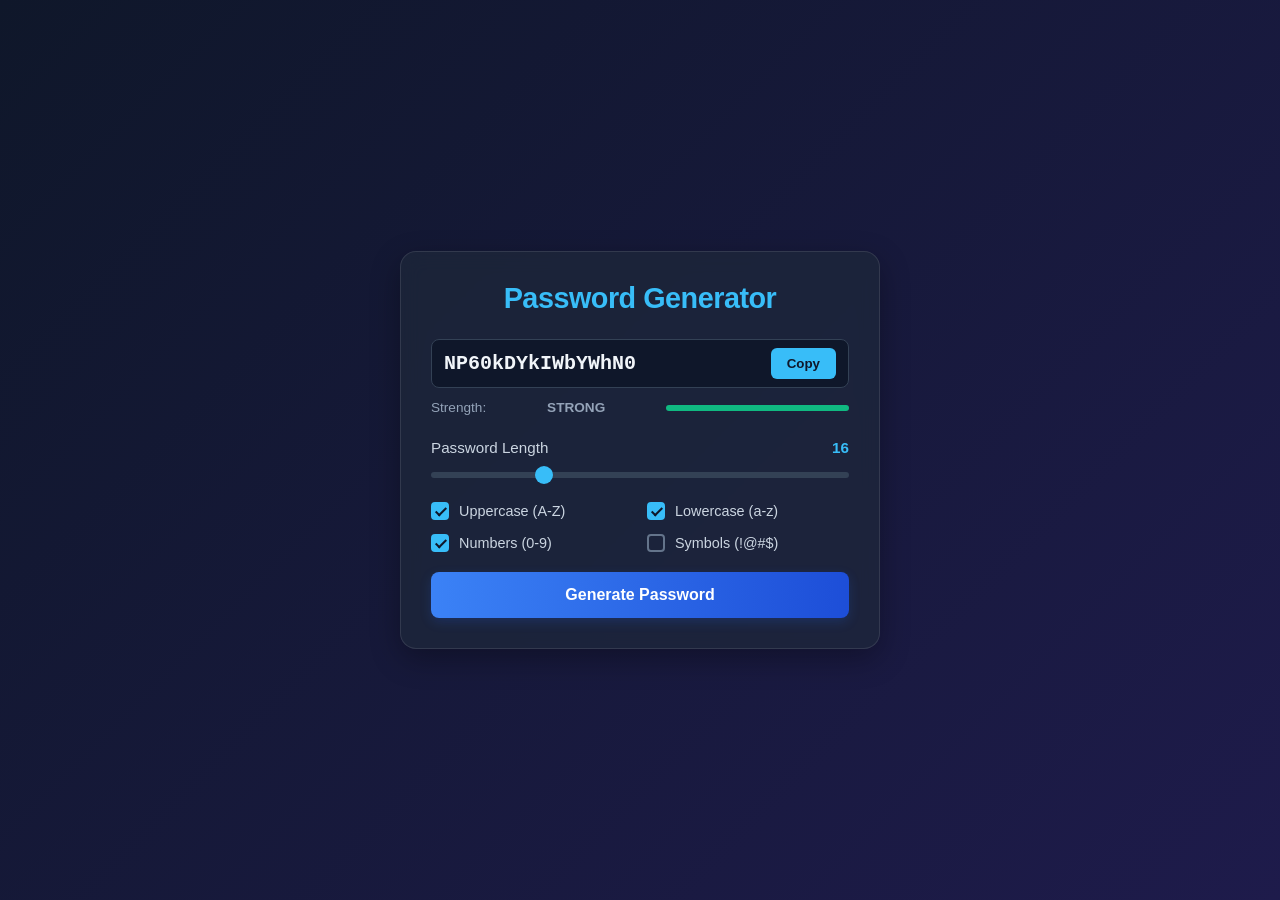
==== index.html @ fc234ca7 "first commit" ====
<!DOCTYPE html>
<html lang="en">
<head>
    <meta charset="UTF-8">
    <meta name="viewport" content="width=device-width, initial-scale=1.0">
    <title>Responsive Password Generator</title>
    <link rel="stylesheet" href="style.css">
</head>
<body>

    <div class="container">
        <div class="generator-card">
            <h2>Password Generator</h2>
            
            <div class="display-container">
                <input type="text" id="password-display" readonly placeholder="Click Generate or change options">
                <button id="copy-btn" title="Copy to Clipboard">
                    <span id="copy-text">Copy</span>
                </button>
            </div>

            <div class="strength-container">
                <span>Strength:</span>
                <span id="strength-text">Weak</span>
                <div class="strength-meter">
                    <div id="strength-bar"></div>
                </div>
            </div>

            <div class="controls">
                <div class="control-group">
                    <div class="slider-header">
                        <label for="length-slider">Password Length</label>
                        <span id="length-val">16</span>
                    </div>
                    <input type="range" id="length-slider" min="4" max="50" value="16">
                </div>

                <div class="options-grid">
                    <label class="option-checkbox">
                        <input type="checkbox" id="uppercase" checked>
                        <span class="custom-check"></span>
                        Uppercase (A-Z)
                    </label>
                    
                    <label class="option-checkbox">
                        <input type="checkbox" id="lowercase" checked>
                        <span class="custom-check"></span>
                        Lowercase (a-z)
                    </label>
                    
                    <label class="option-checkbox">
                        <input type="checkbox" id="numbers" checked>
                        <span class="custom-check"></span>
                        Numbers (0-9)
                    </label>
                    
                    <label class="option-checkbox">
                        <input type="checkbox" id="symbols">
                        <span class="custom-check"></span>
                        Symbols (!@#$)
                    </label>
                </div>

                <p id="error-message" class="error-hidden">Please select at least one character type!</p>

                <button id="generate-btn" class="btn-primary">Generate Password</button>
            </div>
        </div>
    </div>

    <script src="script.js"></script>
</body>
</html>
---- style.css ----
/* --- Global Styles & Reset --- */
* {
    box-sizing: border-box;
    margin: 0;
    padding: 0;
    font-family: 'Segoe UI', Tahoma, Geneva, Verdana, sans-serif;
}

body {
    background: linear-gradient(135deg, #0f172a 0%, #1e1b4b 100%);
    min-height: 100vh;
    display: flex;
    justify-content: center;
    align-items: center;
    padding: 20px;
    color: #f8fafc;
}

/* --- Container & Card Layout --- */
.container {
    width: 100%;
    max-width: 480px;
}

.generator-card {
    background: rgba(30, 41, 59, 0.7);
    backdrop-filter: blur(10px);
    border: 1px solid rgba(255, 255, 255, 0.1);
    padding: 30px;
    border-radius: 16px;
    box-shadow: 0 10px 30px rgba(0, 0, 0, 0.3);
}

h2 {
    text-align: center;
    margin-bottom: 24px;
    font-size: 1.8rem;
    font-weight: 600;
    letter-spacing: -0.5px;
    color: #38bdf8;
}

/* --- Password Display Area --- */
.display-container {
    display: flex;
    background: #0f172a;
    border-radius: 8px;
    padding: 8px 12px;
    margin-bottom: 12px;
    border: 1px solid #334155;
    align-items: center;
}

#password-display {
    flex: 1;
    background: transparent;
    border: none;
    outline: none;
    color: #f1f5f9;
    font-family: 'Courier New', Courier, monospace;
    font-size: 1.25rem;
    font-weight: bold;
    padding-right: 10px;
    width: 100%;
}

#copy-btn {
    background: #38bdf8;
    color: #0f172a;
    border: none;
    padding: 8px 16px;
    border-radius: 6px;
    font-weight: 600;
    cursor: pointer;
    transition: all 0.2s ease;
    white-space: nowrap;
}

#copy-btn:hover {
    background: #0ea5e9;
    transform: scale(1.03);
}

#copy-btn:active {
    transform: scale(0.97);
}

/* --- Password Strength Indicator --- */
.strength-container {
    display: flex;
    align-items: center;
    justify-content: space-between;
    font-size: 0.85rem;
    margin-bottom: 24px;
    color: #94a3b8;
}

#strength-text {
    font-weight: bold;
    text-transform: uppercase;
}

.strength-meter {
    flex: 0.6;
    height: 6px;
    background: #334155;
    border-radius: 3px;
    overflow: hidden;
}

#strength-bar {
    height: 100%;
    width: 0%;
    background: #ef4444;
    transition: all 0.3s ease-in-out;
}

/* --- Controls & Inputs --- */
.control-group {
    margin-bottom: 20px;
}

.slider-header {
    display: flex;
    justify-content: space-between;
    margin-bottom: 8px;
    color: #cbd5e1;
    font-size: 0.95rem;
}

#length-val {
    color: #38bdf8;
    font-weight: bold;
}

/* Range Slider Custom Styling */
input[type="range"] {
    -webkit-appearance: none;
    width: 100%;
    height: 6px;
    background: #334155;
    border-radius: 5px;
    outline: none;
}

input[type="range"]::-webkit-slider-thumb {
    -webkit-appearance: none;
    width: 18px;
    height: 18px;
    border-radius: 50%;
    background: #38bdf8;
    cursor: pointer;
    transition: transform 0.1s;
}

input[type="range"]::-webkit-slider-thumb:hover {
    transform: scale(1.2);
}

/* --- Options Checkbox Grid --- */
.options-grid {
    display: grid;
    grid-template-columns: 1fr 1fr;
    gap: 14px;
    margin-bottom: 20px;
}

.option-checkbox {
    display: flex;
    align-items: center;
    cursor: pointer;
    user-select: none;
    color: #cbd5e1;
    font-size: 0.9rem;
}

.option-checkbox input {
    display: none; /* Hide standard input */
}

/* Custom Checkbox Design */
.custom-check {
    width: 18px;
    height: 18px;
    border: 2px solid #64748b;
    border-radius: 4px;
    margin-right: 10px;
    display: inline-block;
    position: relative;
    transition: all 0.2s ease;
}

.option-checkbox input:checked + .custom-check {
    background: #38bdf8;
    border-color: #38bdf8;
}

.option-checkbox input:checked + .custom-check::after {
    content: "";
    position: absolute;
    left: 5px;
    top: 1px;
    width: 4px;
    height: 9px;
    border: solid #0f172a;
    border-width: 0 2px 2px 0;
    transform: rotate(45deg);
}

/* --- Error Messaging --- */
#error-message {
    color: #f87171;
    font-size: 0.85rem;
    margin-bottom: 15px;
    text-align: center;
    transition: all 0.3s ease;
}

.error-hidden {
    visibility: hidden;
    opacity: 0;
    height: 0;
    margin-bottom: 0 !important;
}

/* --- Main CTA Button --- */
.btn-primary {
    width: 100%;
    background: linear-gradient(90deg, #3b82f6 0%, #1d4ed8 100%);
    color: white;
    border: none;
    padding: 14px;
    border-radius: 8px;
    font-size: 1rem;
    font-weight: 600;
    cursor: pointer;
    box-shadow: 0 4px 12px rgba(37, 99, 235, 0.2);
    transition: all 0.2s ease;
}

.btn-primary:hover {
    background: linear-gradient(90deg, #60a5fa 0%, #2563eb 100%);
    box-shadow: 0 6px 16px rgba(37, 99, 235, 0.4);
}

.btn-primary:active {
    transform: scale(0.98);
}

/* --- Responsive Adjustments --- */
@media (max-width: 400px) {
    .options-grid {
        grid-template-columns: 1fr;
        gap: 10px;
    }
    
    .generator-card {
        padding: 20px;
    }
}
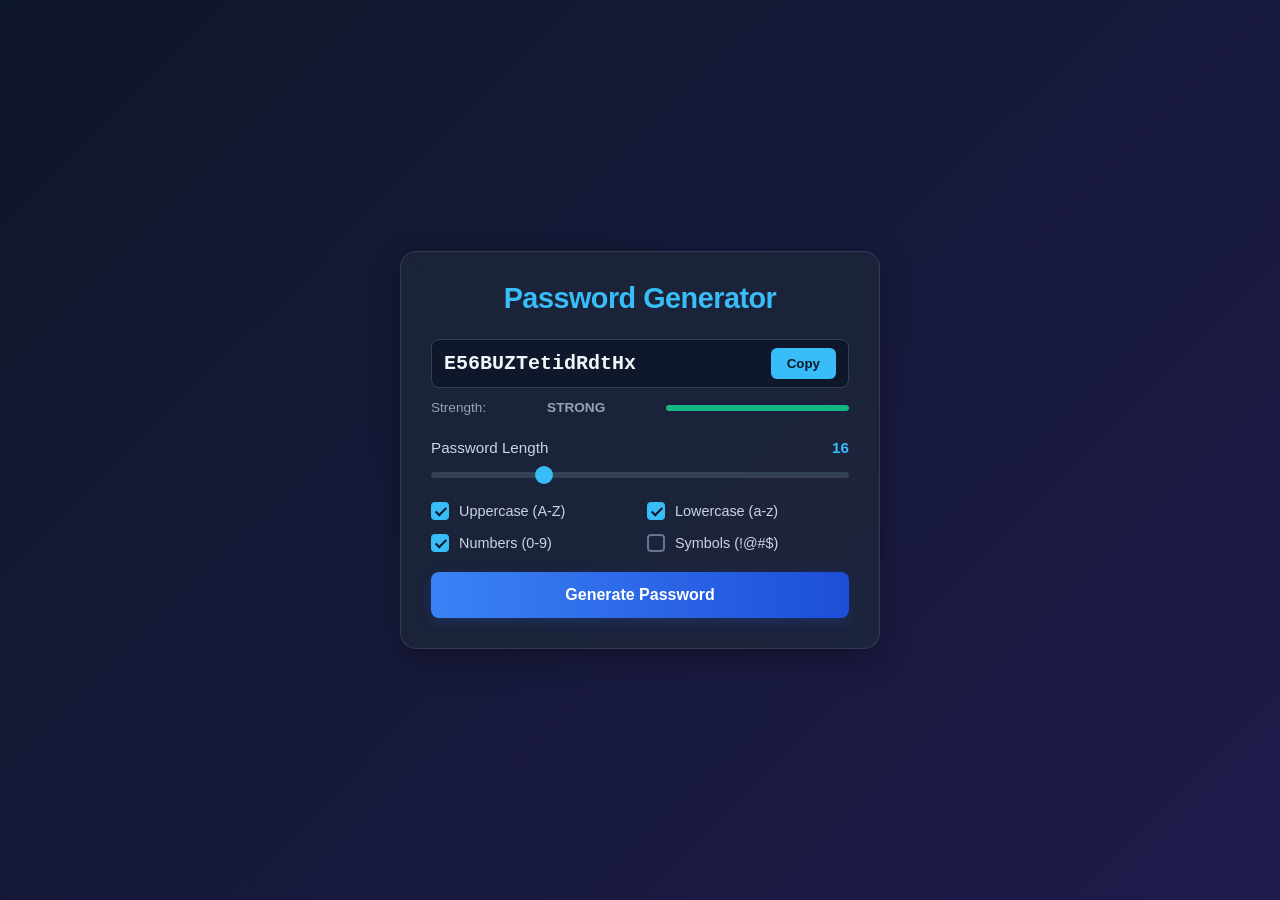
==== commit e6daffa3: "Name Change" ====
--- a/index.html
+++ b/index.html
@@ -3,7 +3,7 @@
 <head>
     <meta charset="UTF-8">
     <meta name="viewport" content="width=device-width, initial-scale=1.0">
-    <title>Responsive Password Generator</title>
+    <title>Password Generator</title>
     <link rel="stylesheet" href="style.css">
 </head>
 <body>
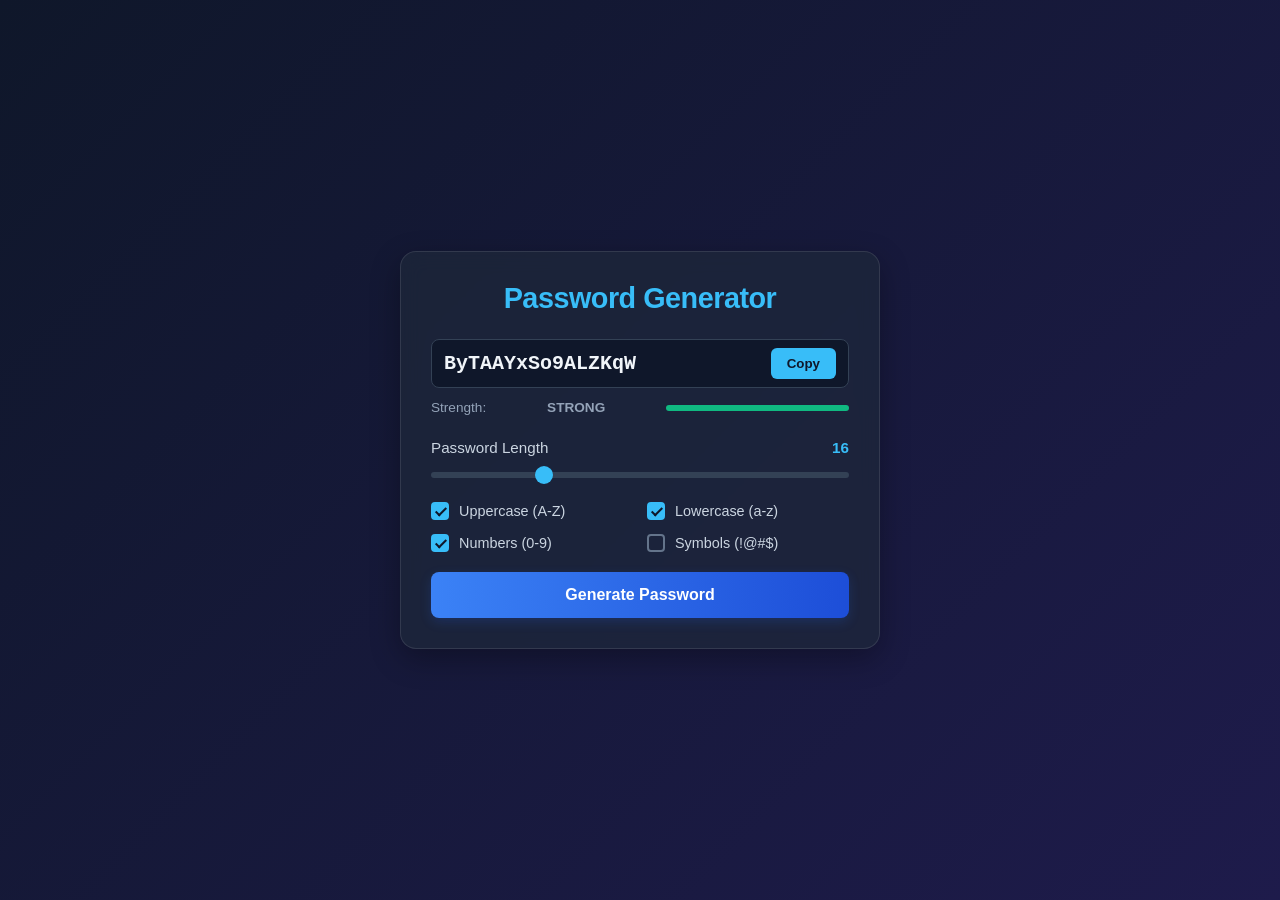
==== commit 5998f075: "favicon update" ====
--- a/index.html
+++ b/index.html
@@ -5,6 +5,7 @@
     <meta name="viewport" content="width=device-width, initial-scale=1.0">
     <title>Password Generator</title>
     <link rel="stylesheet" href="style.css">
+    <link rel="icon" href="Password.png" type="image/png">
 </head>
 <body>
 
